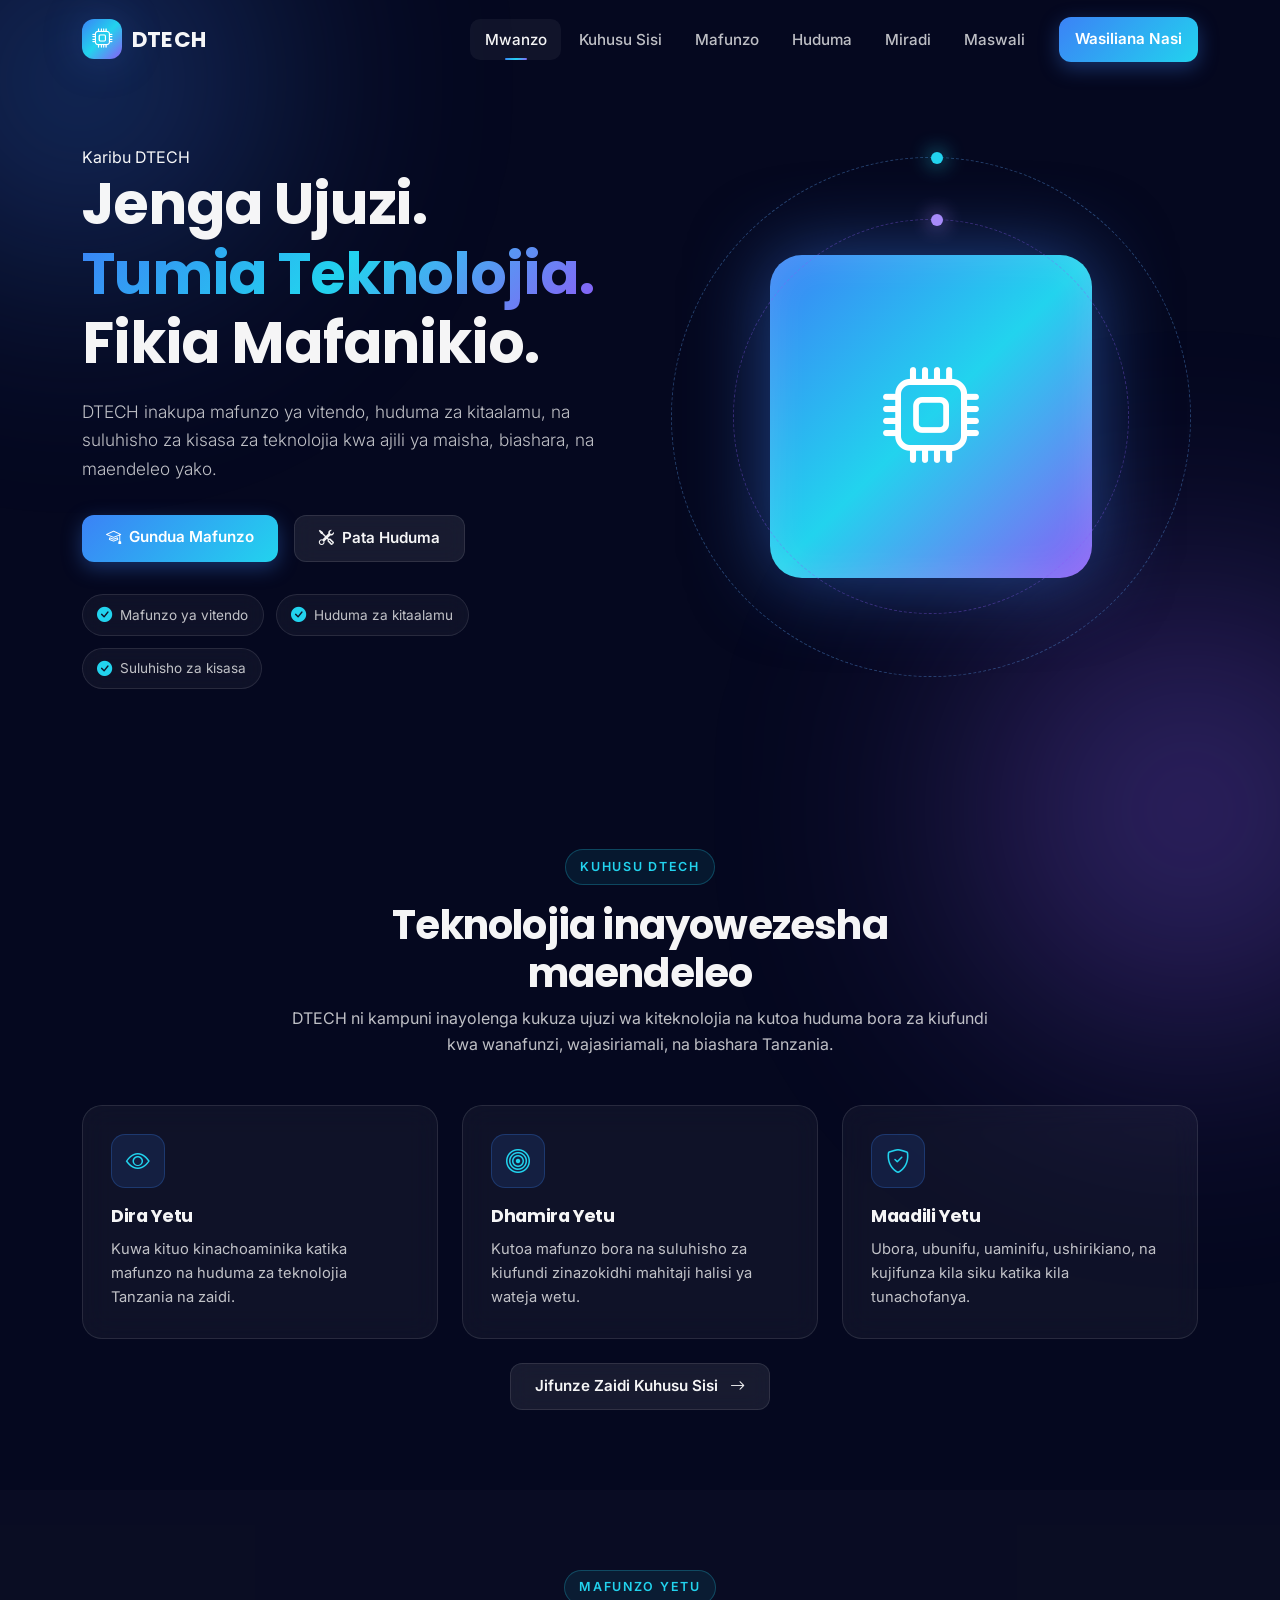
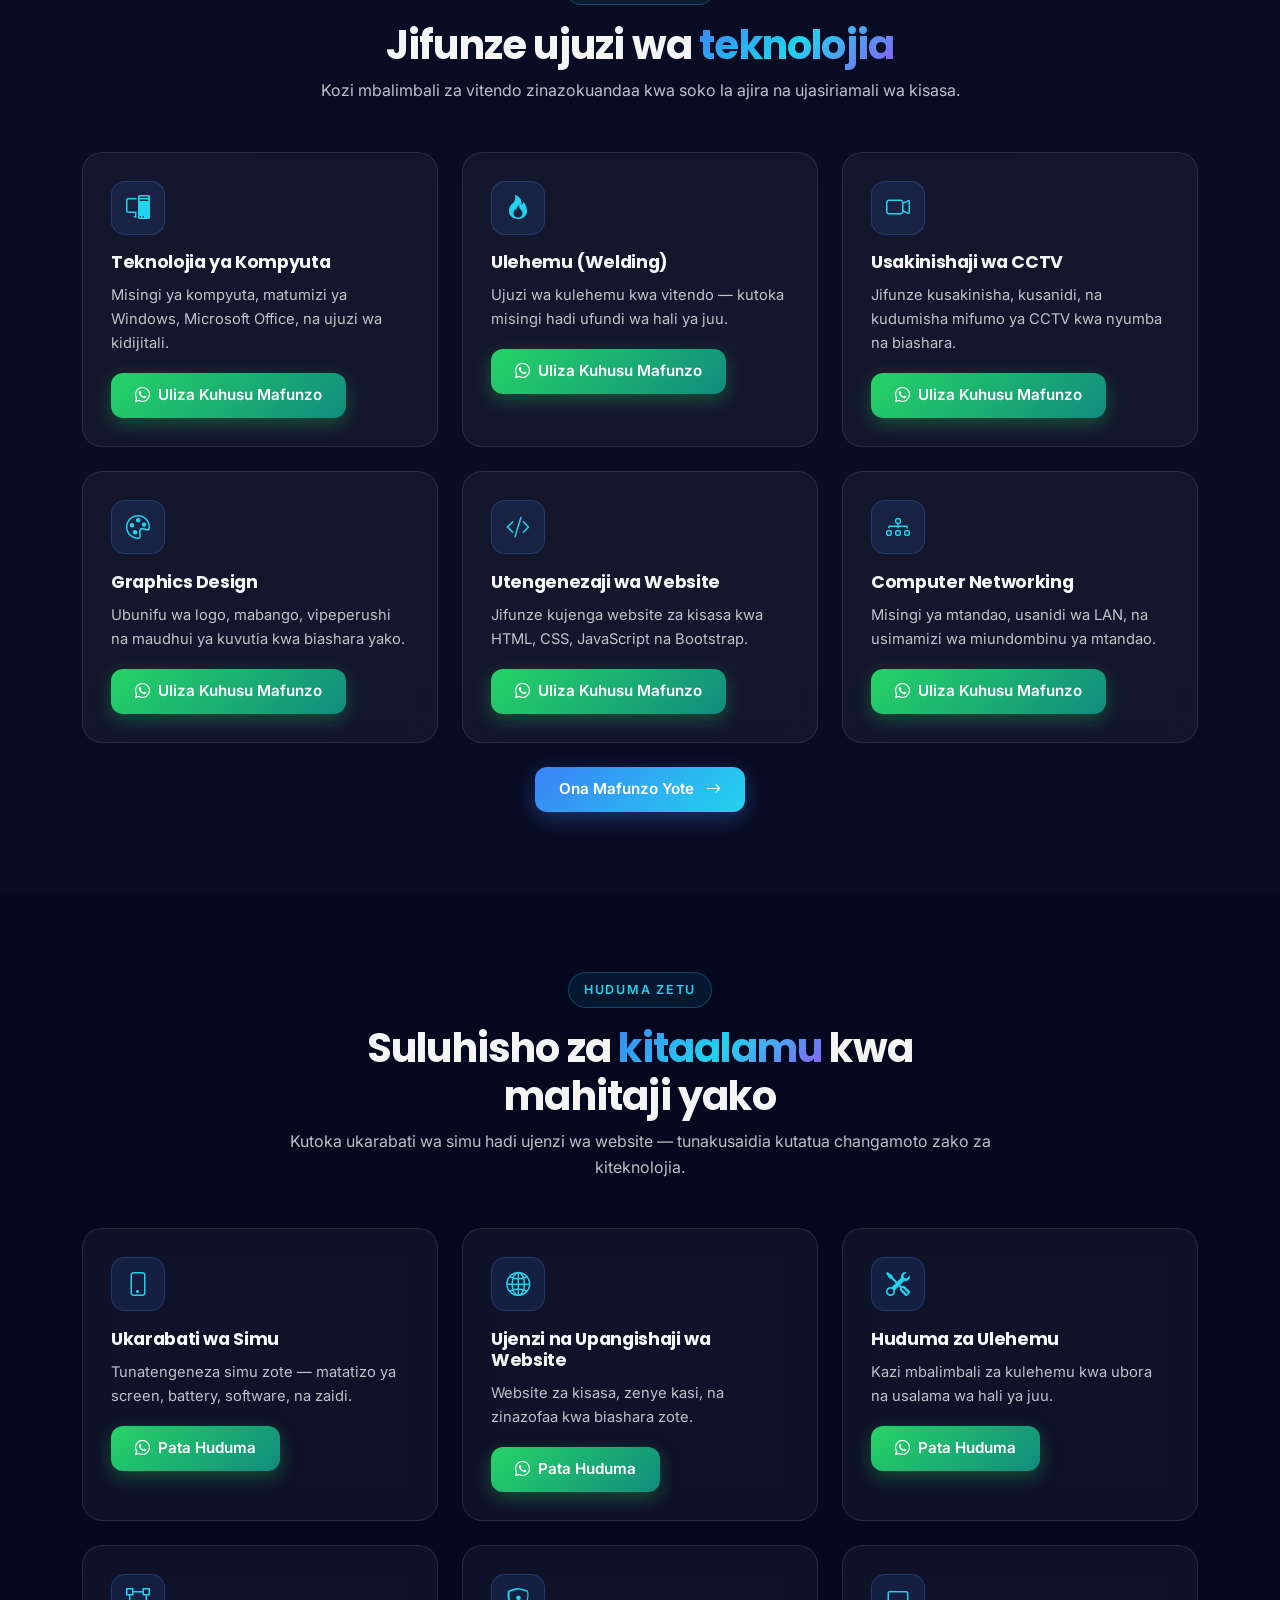
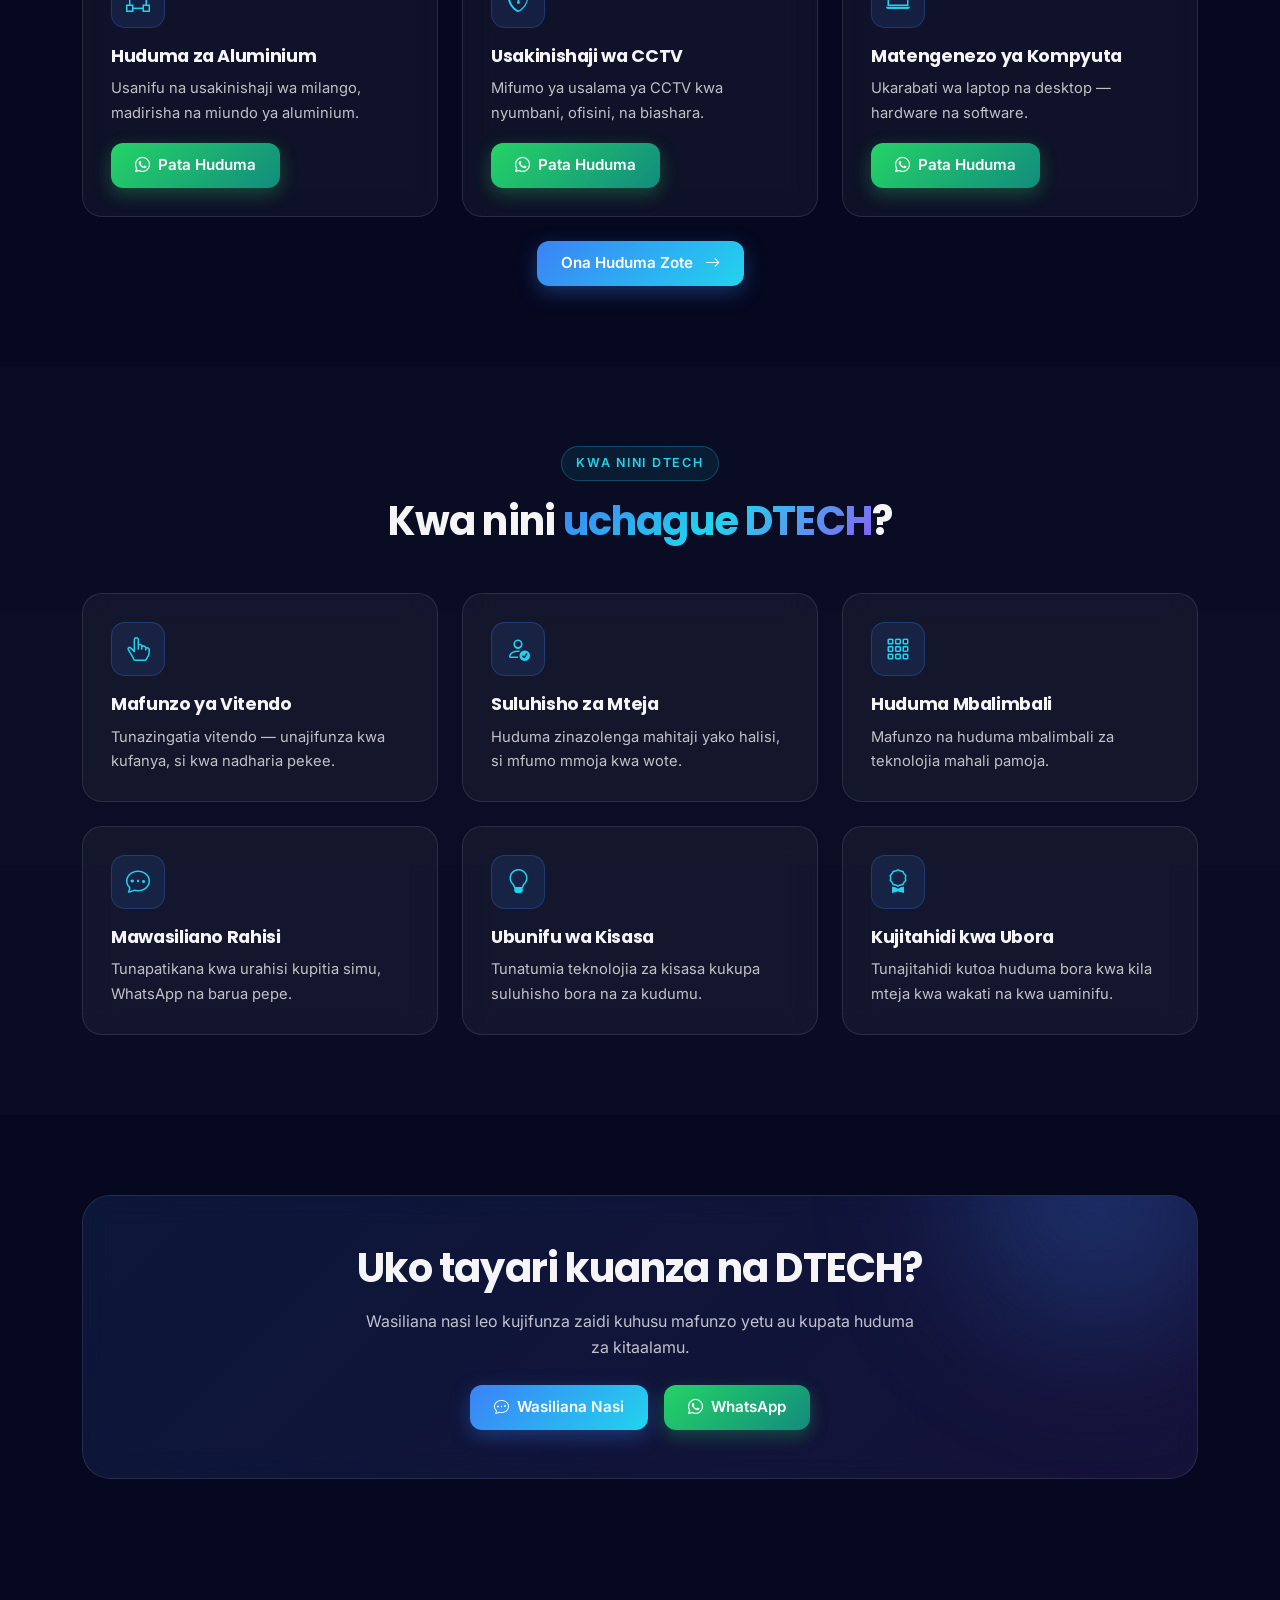
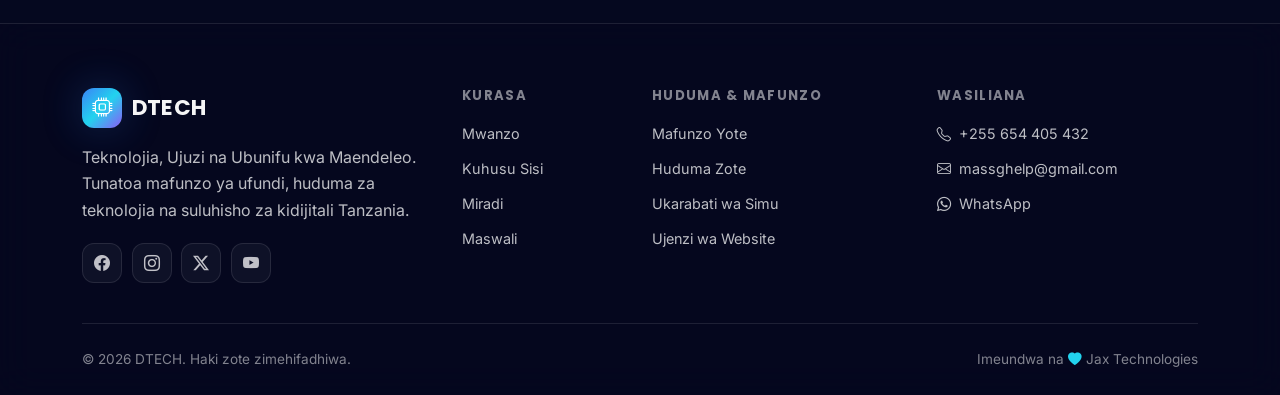
==== index.html @ c22b495e "Initial front-end page building" ====
<!DOCTYPE html>
<html lang="sw">
<head>
<meta charset="UTF-8">
<meta name="viewport" content="width=device-width, initial-scale=1">
<title>DTECH — Teknolojia, Ujuzi na Ubunifu kwa Maendeleo</title>
<meta name="description" content="DTECH inatoa mafunzo ya teknolojia, ulehemu, CCTV, graphics design, ukarabati wa simu, ujenzi wa website na huduma za aluminium Tanzania.">
<meta property="og:title" content="DTECH — Teknolojia, Ujuzi na Ubunifu">
<meta property="og:description" content="Mafunzo ya vitendo na huduma za kitaalamu za teknolojia Tanzania.">
<meta property="og:type" content="website">

<link rel="preconnect" href="https://fonts.googleapis.com">
<link rel="preconnect" href="https://fonts.gstatic.com" crossorigin>
<link href="https://fonts.googleapis.com/css2?family=Inter:wght@400;500;600;700&family=Poppins:wght@600;700;800&display=swap" rel="stylesheet">
<link href="https://cdn.jsdelivr.net/npm/bootstrap@5.3.3/dist/css/bootstrap.min.css" rel="stylesheet">
<link href="https://cdn.jsdelivr.net/npm/bootstrap-icons@1.11.3/font/bootstrap-icons.css" rel="stylesheet">
<link href="assets/css/style.css" rel="stylesheet">
</head>
<body>

<!-- ============ NAVBAR ============ -->
<nav class="navbar navbar-expand-lg fixed-top dtech-nav" id="mainNav">
  <div class="container">
    <a class="navbar-brand" href="index.html">
      <span class="brand-logo"><i class="bi bi-cpu"></i></span>
      <span class="brand-text">DTECH</span>
    </a>
    <button class="navbar-toggler" type="button" data-bs-toggle="collapse" data-bs-target="#navMenu" aria-controls="navMenu" aria-expanded="false" aria-label="Fungua menyu">
      <span class="navbar-toggler-icon"></span>
    </button>
    <div class="collapse navbar-collapse" id="navMenu">
      <ul class="navbar-nav ms-auto align-items-lg-center gap-lg-1">
        <li class="nav-item"><a class="nav-link" href="index.html">Mwanzo</a></li>
        <li class="nav-item"><a class="nav-link" href="kuhusu.html">Kuhusu Sisi</a></li>
        <li class="nav-item"><a class="nav-link" href="mafunzo.html">Mafunzo</a></li>
        <li class="nav-item"><a class="nav-link" href="huduma.html">Huduma</a></li>
        <li class="nav-item"><a class="nav-link" href="miradi.html">Miradi</a></li>
        <li class="nav-item"><a class="nav-link" href="maswali.html">Maswali</a></li>
        <li class="nav-item ms-lg-3 mt-2 mt-lg-0">
          <a class="btn btn-gradient btn-sm px-3" href="wasiliana.html">Wasiliana Nasi</a>
        </li>
      </ul>
    </div>
  </div>
</nav>

<!-- ============ HERO ============ -->
<header class="hero">
  <div class="container">
    <div class="row align-items-center g-5">
      <div class="col-lg-6 reveal">
        <span class="eyebrow">Karibu DTECH</span>
        <h1>Jenga Ujuzi. <span class="gradient-text">Tumia Teknolojia.</span> Fikia Mafanikio.</h1>
        <p class="lead">
          DTECH inakupa mafunzo ya vitendo, huduma za kitaalamu, na suluhisho za kisasa
          za teknolojia kwa ajili ya maisha, biashara, na maendeleo yako.
        </p>
        <div class="d-flex flex-wrap gap-3">
          <a href="mafunzo.html" class="btn btn-gradient">
            <i class="bi bi-mortarboard me-2"></i>Gundua Mafunzo
          </a>
          <a href="huduma.html" class="btn btn-glass">
            <i class="bi bi-tools me-2"></i>Pata Huduma
          </a>
        </div>
        <ul class="trust-list">
          <li><i class="bi bi-check-circle-fill"></i> Mafunzo ya vitendo</li>
          <li><i class="bi bi-check-circle-fill"></i> Huduma za kitaalamu</li>
          <li><i class="bi bi-check-circle-fill"></i> Suluhisho za kisasa</li>
        </ul>
      </div>
      <div class="col-lg-6 reveal">
        <div class="hero-visual">
          <div class="ring"></div>
          <div class="ring r2"></div>
          <div class="core"><i class="bi bi-cpu"></i></div>
        </div>
      </div>
    </div>
  </div>
</header>

<!-- ============ ABOUT PREVIEW ============ -->
<section class="section">
  <div class="container">
    <div class="section-head reveal">
      <span class="eyebrow">Kuhusu DTECH</span>
      <h2>Teknolojia inayowezesha maendeleo</h2>
      <p>DTECH ni kampuni inayolenga kukuza ujuzi wa kiteknolojia na kutoa huduma bora za kiufundi kwa wanafunzi, wajasiriamali, na biashara Tanzania.</p>
    </div>
    <div class="row g-4">
      <div class="col-md-4 reveal">
        <div class="glass-card">
          <div class="card-icon"><i class="bi bi-eye"></i></div>
          <h3 class="card-title">Dira Yetu</h3>
          <p class="card-text">Kuwa kituo kinachoaminika katika mafunzo na huduma za teknolojia Tanzania na zaidi.</p>
        </div>
      </div>
      <div class="col-md-4 reveal">
        <div class="glass-card">
          <div class="card-icon"><i class="bi bi-bullseye"></i></div>
          <h3 class="card-title">Dhamira Yetu</h3>
          <p class="card-text">Kutoa mafunzo bora na suluhisho za kiufundi zinazokidhi mahitaji halisi ya wateja wetu.</p>
        </div>
      </div>
      <div class="col-md-4 reveal">
        <div class="glass-card">
          <div class="card-icon"><i class="bi bi-shield-check"></i></div>
          <h3 class="card-title">Maadili Yetu</h3>
          <p class="card-text">Ubora, ubunifu, uaminifu, ushirikiano, na kujifunza kila siku katika kila tunachofanya.</p>
        </div>
      </div>
    </div>
    <div class="text-center mt-4 reveal">
      <a href="kuhusu.html" class="btn btn-glass">Jifunze Zaidi Kuhusu Sisi <i class="bi bi-arrow-right ms-2"></i></a>
    </div>
  </div>
</section>

<!-- ============ MAFUNZO PREVIEW ============ -->
<section class="section" style="background: rgba(255,255,255,0.02);">
  <div class="container">
    <div class="section-head reveal">
      <span class="eyebrow">Mafunzo Yetu</span>
      <h2>Jifunze ujuzi wa <span class="gradient-text">teknolojia</span></h2>
      <p>Kozi mbalimbali za vitendo zinazokuandaa kwa soko la ajira na ujasiriamali wa kisasa.</p>
    </div>
    <div class="row g-4">
      <!-- CARD 1 -->
      <div class="col-md-6 col-lg-4 reveal">
        <div class="glass-card">
          <div class="card-icon"><i class="bi bi-pc-display"></i></div>
          <h3 class="card-title">Teknolojia ya Kompyuta</h3>
          <p class="card-text">Misingi ya kompyuta, matumizi ya Windows, Microsoft Office, na ujuzi wa kidijitali.</p>
          <a href="https://wa.me/255654405432?text=Habari%20DTECH%2C%20nahitaji%20kujua%20zaidi%20kuhusu%20mafunzo%20ya%20Teknolojia%20ya%20Kompyuta." target="_blank" rel="noopener" class="btn btn-whatsapp btn-sm">
            <i class="bi bi-whatsapp me-1"></i> Uliza Kuhusu Mafunzo
          </a>
        </div>
      </div>
      <!-- CARD 2 -->
      <div class="col-md-6 col-lg-4 reveal">
        <div class="glass-card">
          <div class="card-icon"><i class="bi bi-fire"></i></div>
          <h3 class="card-title">Ulehemu (Welding)</h3>
          <p class="card-text">Ujuzi wa kulehemu kwa vitendo — kutoka misingi hadi ufundi wa hali ya juu.</p>
          <a href="https://wa.me/255654405432?text=Habari%20DTECH%2C%20nahitaji%20kujua%20zaidi%20kuhusu%20mafunzo%20ya%20Ulehemu%20(Welding)." target="_blank" rel="noopener" class="btn btn-whatsapp btn-sm">
            <i class="bi bi-whatsapp me-1"></i> Uliza Kuhusu Mafunzo
          </a>
        </div>
      </div>
      <!-- CARD 3 -->
      <div class="col-md-6 col-lg-4 reveal">
        <div class="glass-card">
          <div class="card-icon"><i class="bi bi-camera-video"></i></div>
          <h3 class="card-title">Usakinishaji wa CCTV</h3>
          <p class="card-text">Jifunze kusakinisha, kusanidi, na kudumisha mifumo ya CCTV kwa nyumba na biashara.</p>
          <a href="https://wa.me/255654405432?text=Habari%20DTECH%2C%20nahitaji%20kujua%20zaidi%20kuhusu%20mafunzo%20ya%20Usakinishaji%20wa%20CCTV." target="_blank" rel="noopener" class="btn btn-whatsapp btn-sm">
            <i class="bi bi-whatsapp me-1"></i> Uliza Kuhusu Mafunzo
          </a>
        </div>
      </div>
      <!-- CARD 4 -->
      <div class="col-md-6 col-lg-4 reveal">
        <div class="glass-card">
          <div class="card-icon"><i class="bi bi-palette"></i></div>
          <h3 class="card-title">Graphics Design</h3>
          <p class="card-text">Ubunifu wa logo, mabango, vipeperushi na maudhui ya kuvutia kwa biashara yako.</p>
          <a href="https://wa.me/255654405432?text=Habari%20DTECH%2C%20nahitaji%20kujua%20zaidi%20kuhusu%20mafunzo%20ya%20Graphics%20Design." target="_blank" rel="noopener" class="btn btn-whatsapp btn-sm">
            <i class="bi bi-whatsapp me-1"></i> Uliza Kuhusu Mafunzo
          </a>
        </div>
      </div>
      <!-- CARD 5 -->
      <div class="col-md-6 col-lg-4 reveal">
        <div class="glass-card">
          <div class="card-icon"><i class="bi bi-code-slash"></i></div>
          <h3 class="card-title">Utengenezaji wa Website</h3>
          <p class="card-text">Jifunze kujenga website za kisasa kwa HTML, CSS, JavaScript na Bootstrap.</p>
          <a href="https://wa.me/255654405432?text=Habari%20DTECH%2C%20nahitaji%20kujua%20zaidi%20kuhusu%20mafunzo%20ya%20Utengenezaji%20wa%20Website." target="_blank" rel="noopener" class="btn btn-whatsapp btn-sm">
            <i class="bi bi-whatsapp me-1"></i> Uliza Kuhusu Mafunzo
          </a>
        </div>
      </div>
      <!-- CARD 6 -->
      <div class="col-md-6 col-lg-4 reveal">
        <div class="glass-card">
          <div class="card-icon"><i class="bi bi-diagram-3"></i></div>
          <h3 class="card-title">Computer Networking</h3>
          <p class="card-text">Misingi ya mtandao, usanidi wa LAN, na usimamizi wa miundombinu ya mtandao.</p>
          <a href="https://wa.me/255654405432?text=Habari%20DTECH%2C%20nahitaji%20kujua%20zaidi%20kuhusu%20mafunzo%20ya%20Computer%20Networking." target="_blank" rel="noopener" class="btn btn-whatsapp btn-sm">
            <i class="bi bi-whatsapp me-1"></i> Uliza Kuhusu Mafunzo
          </a>
        </div>
      </div>
    </div>
    <div class="text-center mt-4 reveal">
      <a href="mafunzo.html" class="btn btn-gradient">Ona Mafunzo Yote <i class="bi bi-arrow-right ms-2"></i></a>
    </div>
  </div>
</section>

<!-- ============ HUDUMA PREVIEW ============ -->
<section class="section">
  <div class="container">
    <div class="section-head reveal">
      <span class="eyebrow">Huduma Zetu</span>
      <h2>Suluhisho za <span class="gradient-text">kitaalamu</span> kwa mahitaji yako</h2>
      <p>Kutoka ukarabati wa simu hadi ujenzi wa website — tunakusaidia kutatua changamoto zako za kiteknolojia.</p>
    </div>
    <div class="row g-4">
      <div class="col-md-6 col-lg-4 reveal">
        <div class="glass-card">
          <div class="card-icon"><i class="bi bi-phone"></i></div>
          <h3 class="card-title">Ukarabati wa Simu</h3>
          <p class="card-text">Tunatengeneza simu zote — matatizo ya screen, battery, software, na zaidi.</p>
          <a href="https://wa.me/255654405432?text=Habari%20DTECH%2C%20nahitaji%20huduma%20ya%20Ukarabati%20wa%20Simu." target="_blank" rel="noopener" class="btn btn-whatsapp btn-sm">
            <i class="bi bi-whatsapp me-1"></i> Pata Huduma
          </a>
        </div>
      </div>
      <div class="col-md-6 col-lg-4 reveal">
        <div class="glass-card">
          <div class="card-icon"><i class="bi bi-globe2"></i></div>
          <h3 class="card-title">Ujenzi na Upangishaji wa Website</h3>
          <p class="card-text">Website za kisasa, zenye kasi, na zinazofaa kwa biashara zote.</p>
          <a href="https://wa.me/255654405432?text=Habari%20DTECH%2C%20nahitaji%20huduma%20ya%20Ujenzi%20na%20Upangishaji%20wa%20Website." target="_blank" rel="noopener" class="btn btn-whatsapp btn-sm">
            <i class="bi bi-whatsapp me-1"></i> Pata Huduma
          </a>
        </div>
      </div>
      <div class="col-md-6 col-lg-4 reveal">
        <div class="glass-card">
          <div class="card-icon"><i class="bi bi-tools"></i></div>
          <h3 class="card-title">Huduma za Ulehemu</h3>
          <p class="card-text">Kazi mbalimbali za kulehemu kwa ubora na usalama wa hali ya juu.</p>
          <a href="https://wa.me/255654405432?text=Habari%20DTECH%2C%20nahitaji%20huduma%20za%20Ulehemu." target="_blank" rel="noopener" class="btn btn-whatsapp btn-sm">
            <i class="bi bi-whatsapp me-1"></i> Pata Huduma
          </a>
        </div>
      </div>
      <div class="col-md-6 col-lg-4 reveal">
        <div class="glass-card">
          <div class="card-icon"><i class="bi bi-bounding-box"></i></div>
          <h3 class="card-title">Huduma za Aluminium</h3>
          <p class="card-text">Usanifu na usakinishaji wa milango, madirisha na miundo ya aluminium.</p>
          <a href="https://wa.me/255654405432?text=Habari%20DTECH%2C%20nahitaji%20huduma%20za%20Aluminium." target="_blank" rel="noopener" class="btn btn-whatsapp btn-sm">
            <i class="bi bi-whatsapp me-1"></i> Pata Huduma
          </a>
        </div>
      </div>
      <div class="col-md-6 col-lg-4 reveal">
        <div class="glass-card">
          <div class="card-icon"><i class="bi bi-shield-lock"></i></div>
          <h3 class="card-title">Usakinishaji wa CCTV</h3>
          <p class="card-text">Mifumo ya usalama ya CCTV kwa nyumbani, ofisini, na biashara.</p>
          <a href="https://wa.me/255654405432?text=Habari%20DTECH%2C%20nahitaji%20huduma%20ya%20Usakinishaji%20wa%20CCTV." target="_blank" rel="noopener" class="btn btn-whatsapp btn-sm">
            <i class="bi bi-whatsapp me-1"></i> Pata Huduma
          </a>
        </div>
      </div>
      <div class="col-md-6 col-lg-4 reveal">
        <div class="glass-card">
          <div class="card-icon"><i class="bi bi-laptop"></i></div>
          <h3 class="card-title">Matengenezo ya Kompyuta</h3>
          <p class="card-text">Ukarabati wa laptop na desktop — hardware na software.</p>
          <a href="https://wa.me/255654405432?text=Habari%20DTECH%2C%20nahitaji%20huduma%20ya%20Matengenezo%20ya%20Kompyuta." target="_blank" rel="noopener" class="btn btn-whatsapp btn-sm">
            <i class="bi bi-whatsapp me-1"></i> Pata Huduma
          </a>
        </div>
      </div>
    </div>
    <div class="text-center mt-4 reveal">
      <a href="huduma.html" class="btn btn-gradient">Ona Huduma Zote <i class="bi bi-arrow-right ms-2"></i></a>
    </div>
  </div>
</section>

<!-- ============ KWA NINI UCHAGUE ============ -->
<section class="section" style="background: rgba(255,255,255,0.02);">
  <div class="container">
    <div class="section-head reveal">
      <span class="eyebrow">Kwa Nini DTECH</span>
      <h2>Kwa nini <span class="gradient-text">uchague DTECH</span>?</h2>
    </div>
    <div class="row g-4">
      <div class="col-md-6 col-lg-4 reveal">
        <div class="glass-card">
          <div class="card-icon"><i class="bi bi-hand-index-thumb"></i></div>
          <h3 class="card-title">Mafunzo ya Vitendo</h3>
          <p class="card-text">Tunazingatia vitendo — unajifunza kwa kufanya, si kwa nadharia pekee.</p>
        </div>
      </div>
      <div class="col-md-6 col-lg-4 reveal">
        <div class="glass-card">
          <div class="card-icon"><i class="bi bi-person-check"></i></div>
          <h3 class="card-title">Suluhisho za Mteja</h3>
          <p class="card-text">Huduma zinazolenga mahitaji yako halisi, si mfumo mmoja kwa wote.</p>
        </div>
      </div>
      <div class="col-md-6 col-lg-4 reveal">
        <div class="glass-card">
          <div class="card-icon"><i class="bi bi-grid-3x3-gap"></i></div>
          <h3 class="card-title">Huduma Mbalimbali</h3>
          <p class="card-text">Mafunzo na huduma mbalimbali za teknolojia mahali pamoja.</p>
        </div>
      </div>
      <div class="col-md-6 col-lg-4 reveal">
        <div class="glass-card">
          <div class="card-icon"><i class="bi bi-chat-dots"></i></div>
          <h3 class="card-title">Mawasiliano Rahisi</h3>
          <p class="card-text">Tunapatikana kwa urahisi kupitia simu, WhatsApp na barua pepe.</p>
        </div>
      </div>
      <div class="col-md-6 col-lg-4 reveal">
        <div class="glass-card">
          <div class="card-icon"><i class="bi bi-lightbulb"></i></div>
          <h3 class="card-title">Ubunifu wa Kisasa</h3>
          <p class="card-text">Tunatumia teknolojia za kisasa kukupa suluhisho bora na za kudumu.</p>
        </div>
      </div>
      <div class="col-md-6 col-lg-4 reveal">
        <div class="glass-card">
          <div class="card-icon"><i class="bi bi-award"></i></div>
          <h3 class="card-title">Kujitahidi kwa Ubora</h3>
          <p class="card-text">Tunajitahidi kutoa huduma bora kwa kila mteja kwa wakati na kwa uaminifu.</p>
        </div>
      </div>
    </div>
  </div>
</section>

<!-- ============ CTA ============ -->
<section class="section">
  <div class="container">
    <div class="cta-banner reveal">
      <h2 class="mb-3">Uko tayari kuanza na DTECH?</h2>
      <p class="mb-4" style="max-width: 560px; margin-inline: auto;">
        Wasiliana nasi leo kujifunza zaidi kuhusu mafunzo yetu au kupata huduma za kitaalamu.
      </p>
      <div class="d-flex flex-wrap justify-content-center gap-3">
        <a href="wasiliana.html" class="btn btn-gradient"><i class="bi bi-chat-dots me-2"></i>Wasiliana Nasi</a>
        <a href="https://wa.me/255654405432?text=Habari%20DTECH%2C%20ningependa%20kujua%20zaidi%20kuhusu%20huduma%20zenu." target="_blank" rel="noopener" class="btn btn-whatsapp"><i class="bi bi-whatsapp me-2"></i>WhatsApp</a>
      </div>
    </div>
  </div>
</section>

<!-- ============ FOOTER ============ -->
<footer class="dtech-footer">
  <div class="container">
    <div class="row g-4">
      <div class="col-lg-4">
        <a class="navbar-brand" href="index.html">
          <span class="brand-logo"><i class="bi bi-cpu"></i></span>
          <span class="brand-text">DTECH</span>
        </a>
        <p class="mt-3" style="max-width: 340px;">
          Teknolojia, Ujuzi na Ubunifu kwa Maendeleo. Tunatoa mafunzo ya ufundi,
          huduma za teknolojia na suluhisho za kidijitali Tanzania.
        </p>
        <div class="social-links">
          <a href="#" aria-label="Facebook"><i class="bi bi-facebook"></i></a>
          <a href="#" aria-label="Instagram"><i class="bi bi-instagram"></i></a>
          <a href="#" aria-label="Twitter / X"><i class="bi bi-twitter-x"></i></a>
          <a href="#" aria-label="YouTube"><i class="bi bi-youtube"></i></a>
        </div>
      </div>
      <div class="col-6 col-lg-2">
        <h6>Kurasa</h6>
        <ul>
          <li><a href="index.html">Mwanzo</a></li>
          <li><a href="kuhusu.html">Kuhusu Sisi</a></li>
          <li><a href="miradi.html">Miradi</a></li>
          <li><a href="maswali.html">Maswali</a></li>
        </ul>
      </div>
      <div class="col-6 col-lg-3">
        <h6>Huduma & Mafunzo</h6>
        <ul>
          <li><a href="mafunzo.html">Mafunzo Yote</a></li>
          <li><a href="huduma.html">Huduma Zote</a></li>
          <li><a href="huduma.html">Ukarabati wa Simu</a></li>
          <li><a href="huduma.html">Ujenzi wa Website</a></li>
        </ul>
      </div>
      <div class="col-lg-3">
        <h6>Wasiliana</h6>
        <ul>
          <li><a href="tel:+255654405432"><i class="bi bi-telephone me-2"></i>+255 654 405 432</a></li>
          <li><a href="mailto:massghelp@gmail.com"><i class="bi bi-envelope me-2"></i>massghelp@gmail.com</a></li>
          <li><a href="https://wa.me/255654405432" target="_blank" rel="noopener"><i class="bi bi-whatsapp me-2"></i>WhatsApp</a></li>
        </ul>
      </div>
    </div>
    <div class="footer-bottom d-flex flex-wrap justify-content-between gap-2">
      <span>© 2026 DTECH. Haki zote zimehifadhiwa.</span>
      <span>Imeundwa na <i class="bi bi-heart-fill" style="color:#22d3ee;"></i> Jax Technologies</span>
    </div>
  </div>
</footer>

<button class="back-to-top" id="backToTop" aria-label="Rudi juu"><i class="bi bi-arrow-up"></i></button>

<script src="https://cdn.jsdelivr.net/npm/bootstrap@5.3.3/dist/js/bootstrap.bundle.min.js"></script>
<script src="assets/js/main.js"></script>
</body>
</html>
---- assets/css/style.css ----
/* ============================================================
   DTECH — Global Stylesheet
   Glassmorphism • Deep Navy • Electric Blue • Cyan • Purple
   ============================================================ */

:root {
  --navy-900: #05081f;
  --navy-800: #0a1038;
  --navy-700: #111a4f;

  --blue-500: #3b82f6;
  --blue-400: #60a5fa;
  --cyan-400: #22d3ee;
  --purple-500: #8b5cf6;
  --purple-400: #a78bfa;

  --text-primary: rgba(255, 255, 255, 0.96);
  --text-secondary: rgba(255, 255, 255, 0.74);
  --text-muted: rgba(255, 255, 255, 0.5);

  --glass-bg: rgba(255, 255, 255, 0.045);
  --glass-bg-strong: rgba(255, 255, 255, 0.08);
  --glass-border: rgba(255, 255, 255, 0.1);
  --glass-border-hover: rgba(96, 165, 250, 0.45);

  --gradient-primary: linear-gradient(135deg, #3b82f6 0%, #22d3ee 50%, #8b5cf6 100%);
  --gradient-soft: linear-gradient(135deg, rgba(59, 130, 246, 0.12), rgba(139, 92, 246, 0.12));

  --radius: 20px;
  --radius-sm: 14px;
  --radius-lg: 28px;

  --shadow-card: 0 8px 32px rgba(0, 0, 0, 0.3);
  --shadow-glow: 0 0 40px rgba(59, 130, 246, 0.25);

  --transition: all 0.3s cubic-bezier(0.4, 0, 0.2, 1);
}

/* ---------- Base ---------- */
* { box-sizing: border-box; }

html { scroll-behavior: smooth; scroll-padding-top: 90px; }

body {
  font-family: 'Inter', -apple-system, BlinkMacSystemFont, 'Segoe UI', sans-serif;
  background: var(--navy-900);
  color: var(--text-primary);
  overflow-x: hidden;
  min-height: 100vh;
  line-height: 1.65;
  -webkit-font-smoothing: antialiased;
}

/* Animated background orbs */
body::before,
body::after {
  content: '';
  position: fixed;
  border-radius: 50%;
  filter: blur(120px);
  z-index: -1;
  pointer-events: none;
  opacity: 0.5;
}
body::before {
  width: 520px; height: 520px;
  background: radial-gradient(circle, #3b82f6 0%, transparent 70%);
  top: -180px; left: -180px;
  animation: floatOrb1 18s ease-in-out infinite;
}
body::after {
  width: 620px; height: 620px;
  background: radial-gradient(circle, #8b5cf6 0%, transparent 70%);
  bottom: -220px; right: -220px;
  animation: floatOrb2 22s ease-in-out infinite;
}

@keyframes floatOrb1 {
  0%, 100% { transform: translate(0, 0) scale(1); }
  50% { transform: translate(80px, 60px) scale(1.1); }
}
@keyframes floatOrb2 {
  0%, 100% { transform: translate(0, 0) scale(1); }
  50% { transform: translate(-100px, -70px) scale(1.08); }
}

/* ---------- Typography ---------- */
h1, h2, h3, h4, h5, h6 {
  font-family: 'Poppins', 'Inter', sans-serif;
  font-weight: 700;
  letter-spacing: -0.02em;
  line-height: 1.2;
  color: var(--text-primary);
}
h1 { font-size: clamp(2rem, 5vw, 3.6rem); }
h2 { font-size: clamp(1.6rem, 3.5vw, 2.5rem); }
h3 { font-size: clamp(1.15rem, 2vw, 1.45rem); }

p { color: var(--text-secondary); }

a { color: var(--blue-400); text-decoration: none; transition: var(--transition); }
a:hover { color: var(--cyan-400); }

.gradient-text {
  background: var(--gradient-primary);
  -webkit-background-clip: text;
  background-clip: text;
  -webkit-text-fill-color: transparent;
  color: transparent;
}

/* ---------- Layout helpers ---------- */
.section { padding: 5rem 0; position: relative; }
.section-sm { padding: 3.5rem 0; }

.section-head { max-width: 720px; margin: 0 auto 3rem; text-align: center; }
.section-head .eyebrow {
  display: inline-block;
  font-size: 0.78rem;
  font-weight: 600;
  letter-spacing: 0.14em;
  text-transform: uppercase;
  color: var(--cyan-400);
  padding: 0.4rem 0.9rem;
  border-radius: 999px;
  background: rgba(34, 211, 238, 0.08);
  border: 1px solid rgba(34, 211, 238, 0.25);
  margin-bottom: 1rem;
}

/* ---------- Navbar ---------- */
.dtech-nav {
  padding: 0.9rem 0;
  transition: var(--transition);
  background: transparent;
  border-bottom: 1px solid transparent;
}
.dtech-nav.scrolled {
  background: rgba(5, 8, 31, 0.72);
  backdrop-filter: blur(18px);
  -webkit-backdrop-filter: blur(18px);
  border-bottom: 1px solid var(--glass-border);
  padding: 0.6rem 0;
}

.navbar-brand {
  display: flex !important;
  align-items: center;
  gap: 0.6rem;
  font-family: 'Poppins', sans-serif;
  font-weight: 700;
  font-size: 1.35rem;
  color: var(--text-primary) !important;
}
.brand-logo {
  width: 40px; height: 40px;
  display: grid; place-items: center;
  border-radius: 12px;
  background: var(--gradient-primary);
  color: #fff;
  font-size: 1.25rem;
  box-shadow: var(--shadow-glow);
}
.brand-text { letter-spacing: 0.02em; }

.dtech-nav .nav-link {
  color: var(--text-secondary) !important;
  font-weight: 500;
  font-size: 0.95rem;
  padding: 0.5rem 0.9rem !important;
  border-radius: 10px;
  transition: var(--transition);
  position: relative;
}
.dtech-nav .nav-link:hover,
.dtech-nav .nav-link.active {
  color: var(--text-primary) !important;
  background: rgba(255, 255, 255, 0.05);
}
.dtech-nav .nav-link.active::after {
  content: '';
  position: absolute;
  bottom: 0px;
  left: 50%; transform: translateX(-50%);
  width: 22px; height: 2px;
  background: var(--gradient-primary);
  border-radius: 2px;
}

.navbar-toggler {
  border: 1px solid var(--glass-border);
  padding: 0.4rem 0.6rem;
  border-radius: 10px;
}
.navbar-toggler:focus { box-shadow: 0 0 0 3px rgba(59,130,246,0.35); }
.navbar-toggler-icon {
  background-image: url("data:image/svg+xml,%3Csvg xmlns='http://www.w3.org/2000/svg' viewBox='0 0 30 30'%3E%3Cpath stroke='rgba(255,255,255,0.85)' stroke-width='2' stroke-linecap='round' d='M4 7h22M4 15h22M4 23h22'/%3E%3C/svg%3E");
}

/* ---------- Buttons ---------- */
.btn {
  border-radius: 12px;
  font-weight: 600;
  padding: 0.7rem 1.5rem;
  transition: var(--transition);
  border: none;
  font-size: 0.95rem;
}

.btn-gradient {
  background: var(--gradient-primary);
  color: #fff !important;
  background-size: 200% 200%;
  box-shadow: 0 6px 20px rgba(59, 130, 246, 0.35);
  position: relative;
  overflow: hidden;
}
.btn-gradient:hover {
  transform: translateY(-2px);
  box-shadow: 0 10px 30px rgba(59, 130, 246, 0.5);
  background-position: 100% 50%;
  color: #fff !important;
}

.btn-glass {
  background: var(--glass-bg-strong);
  color: var(--text-primary) !important;
  border: 1px solid var(--glass-border);
  backdrop-filter: blur(10px);
}
.btn-glass:hover {
  background: rgba(255, 255, 255, 0.12);
  border-color: var(--glass-border-hover);
  color: #fff !important;
  transform: translateY(-2px);
}

.btn-whatsapp {
  background: linear-gradient(135deg, #25d366, #128c7e);
  color: #fff !important;
  box-shadow: 0 6px 18px rgba(37, 211, 102, 0.3);
}
.btn-whatsapp:hover {
  transform: translateY(-2px);
  box-shadow: 0 10px 26px rgba(37, 211, 102, 0.45);
  color: #fff !important;
}

/* ---------- Glass Card ---------- */
.glass-card {
  background: var(--glass-bg);
  border: 1px solid var(--glass-border);
  backdrop-filter: blur(14px);
  -webkit-backdrop-filter: blur(14px);
  border-radius: var(--radius);
  padding: 1.75rem;
  transition: var(--transition);
  height: 100%;
  position: relative;
  overflow: hidden;
}
.glass-card::before {
  content: '';
  position: absolute;
  inset: 0;
  background: var(--gradient-soft);
  opacity: 0;
  transition: var(--transition);
  pointer-events: none;
}
.glass-card:hover {
  transform: translateY(-6px);
  border-color: var(--glass-border-hover);
  box-shadow: var(--shadow-card), 0 0 30px rgba(59, 130, 246, 0.15);
}
.glass-card:hover::before { opacity: 1; }
.glass-card > * { position: relative; z-index: 1; }

/* Card icon badge */
.card-icon {
  width: 54px; height: 54px;
  display: grid; place-items: center;
  border-radius: 14px;
  background: rgba(59, 130, 246, 0.12);
  border: 1px solid rgba(59, 130, 246, 0.25);
  color: var(--cyan-400);
  font-size: 1.5rem;
  margin-bottom: 1.1rem;
  transition: var(--transition);
}
.glass-card:hover .card-icon {
  background: var(--gradient-primary);
  color: #fff;
  border-color: transparent;
  transform: scale(1.08);
}

.card-title { font-size: 1.1rem; margin-bottom: 0.6rem; }
.card-text { font-size: 0.92rem; color: var(--text-secondary); margin-bottom: 1.1rem; }

/* ---------- Hero ---------- */
.hero {
  padding: 9rem 0 5rem;
  position: relative;
}
.hero h1 { margin-bottom: 1.25rem; }
.hero .lead {
  font-size: 1.08rem;
  color: var(--text-secondary);
  max-width: 560px;
  margin-bottom: 2rem;
}

.trust-list {
  display: flex; flex-wrap: wrap; gap: 0.75rem;
  list-style: none; padding: 0; margin: 2rem 0 0;
}
.trust-list li {
  display: inline-flex; align-items: center; gap: 0.5rem;
  font-size: 0.85rem;
  color: var(--text-secondary);
  padding: 0.45rem 0.9rem;
  border-radius: 999px;
  background: var(--glass-bg);
  border: 1px solid var(--glass-border);
  backdrop-filter: blur(10px);
}
.trust-list li i { color: var(--cyan-400); font-size: 0.95rem; }

/* Hero visual */
.hero-visual {
  position: relative;
  display: grid;
  place-items: center;
  aspect-ratio: 1 / 1;
  max-width: 520px;
  margin: 0 auto;
}
.hero-visual .core {
  width: 62%; height: 62%;
  border-radius: 32px;
  background: var(--gradient-primary);
  display: grid; place-items: center;
  font-size: 6rem;
  color: #fff;
  box-shadow: 0 0 80px rgba(59, 130, 246, 0.5), inset 0 0 40px rgba(255,255,255,0.15);
  animation: floatCore 6s ease-in-out infinite;
}
.hero-visual .ring {
  position: absolute;
  inset: 0;
  border-radius: 50%;
  border: 1px dashed rgba(96, 165, 250, 0.35);
  animation: spin 30s linear infinite;
}
.hero-visual .ring::after {
  content: '';
  position: absolute;
  top: -6px; left: 50%;
  width: 12px; height: 12px;
  border-radius: 50%;
  background: var(--cyan-400);
  box-shadow: 0 0 20px var(--cyan-400);
}
.hero-visual .ring.r2 {
  inset: 12%;
  animation: spin 22s linear infinite reverse;
  border-color: rgba(139, 92, 246, 0.35);
}
.hero-visual .ring.r2::after { background: var(--purple-400); box-shadow: 0 0 20px var(--purple-400); }

@keyframes floatCore {
  0%, 100% { transform: translateY(0); }
  50% { transform: translateY(-14px); }
}
@keyframes spin { to { transform: rotate(360deg); } }

/* ---------- Page header (inner pages) ---------- */
.page-header {
  padding: 8rem 0 3rem;
  text-align: center;
  position: relative;
}
.page-header .eyebrow { margin-bottom: 1rem; }
.page-header p { max-width: 640px; margin: 1rem auto 0; }

/* ---------- Filter buttons ---------- */
.filter-bar {
  display: flex; flex-wrap: wrap; gap: 0.5rem;
  justify-content: center;
  margin-bottom: 2.5rem;
}
.filter-btn {
  padding: 0.5rem 1.1rem;
  border-radius: 999px;
  background: var(--glass-bg);
  border: 1px solid var(--glass-border);
  color: var(--text-secondary);
  font-size: 0.88rem;
  font-weight: 500;
  transition: var(--transition);
  cursor: pointer;
}
.filter-btn:hover { color: var(--text-primary); border-color: var(--glass-border-hover); }
.filter-btn.active {
  background: var(--gradient-primary);
  border-color: transparent;
  color: #fff;
  box-shadow: 0 6px 18px rgba(59, 130, 246, 0.35);
}

/* ---------- Accordion (FAQ) ---------- */
.accordion-item {
  background: var(--glass-bg);
  border: 1px solid var(--glass-border);
  border-radius: var(--radius-sm) !important;
  margin-bottom: 0.75rem;
  overflow: hidden;
  backdrop-filter: blur(12px);
}
.accordion-button {
  background: transparent !important;
  color: var(--text-primary) !important;
  font-weight: 600;
  padding: 1.1rem 1.4rem;
  box-shadow: none !important;
  font-size: 1rem;
}
.accordion-button:not(.collapsed) { color: var(--cyan-400) !important; }
.accordion-button::after {
  filter: invert(1) brightness(2);
  opacity: 0.7;
}
.accordion-body {
  color: var(--text-secondary);
  padding: 0 1.4rem 1.3rem;
  font-size: 0.95rem;
}

/* ---------- Contact form ---------- */
.form-control, .form-select {
  background: rgba(255, 255, 255, 0.04);
  border: 1px solid var(--glass-border);
  color: var(--text-primary);
  border-radius: 12px;
  padding: 0.75rem 1rem;
  transition: var(--transition);
}
.form-control:focus, .form-select:focus {
  background: rgba(255, 255, 255, 0.06);
  border-color: var(--blue-500);
  color: var(--text-primary);
  box-shadow: 0 0 0 4px rgba(59, 130, 246, 0.15);
}
.form-control::placeholder { color: var(--text-muted); }
.form-select option { background: var(--navy-800); color: var(--text-primary); }
.form-label { color: var(--text-secondary); font-size: 0.88rem; font-weight: 500; margin-bottom: 0.4rem; }

/* ---------- Contact info cards ---------- */
.contact-info {
  display: flex; align-items: flex-start; gap: 1rem;
  padding: 1.25rem;
  border-radius: var(--radius-sm);
  background: var(--glass-bg);
  border: 1px solid var(--glass-border);
  transition: var(--transition);
  color: var(--text-primary);
}
.contact-info:hover {
  border-color: var(--glass-border-hover);
  transform: translateX(4px);
}
.contact-info .ci-icon {
  flex-shrink: 0;
  width: 46px; height: 46px;
  border-radius: 12px;
  display: grid; place-items: center;
  background: rgba(59, 130, 246, 0.12);
  color: var(--cyan-400);
  font-size: 1.2rem;
}
.contact-info h6 { margin: 0 0 0.2rem; font-size: 0.82rem; color: var(--text-muted); text-transform: uppercase; letter-spacing: 0.08em; font-weight: 600; }
.contact-info p { margin: 0; color: var(--text-primary); font-weight: 500; }

/* ---------- Portfolio ---------- */
.portfolio-card {
  overflow: hidden;
  padding: 0;
}
.portfolio-thumb {
  height: 190px;
  display: grid; place-items: center;
  background: var(--gradient-soft);
  border-bottom: 1px solid var(--glass-border);
  position: relative;
  overflow: hidden;
  font-size: 3.5rem;
  color: var(--blue-400);
}
.portfolio-thumb::after {
  content: '';
  position: absolute; inset: 0;
  background: linear-gradient(135deg, rgba(59,130,246,0.15), rgba(139,92,246,0.15));
}
.portfolio-thumb i { position: relative; z-index: 1; }
.portfolio-body { padding: 1.5rem; }
.sample-tag {
  display: inline-block;
  font-size: 0.7rem;
  font-weight: 700;
  letter-spacing: 0.1em;
  text-transform: uppercase;
  color: var(--cyan-400);
  background: rgba(34,211,238,0.1);
  border: 1px solid rgba(34,211,238,0.3);
  padding: 0.25rem 0.65rem;
  border-radius: 999px;
  margin-bottom: 0.75rem;
}

/* ---------- CTA banner ---------- */
.cta-banner {
  padding: 3rem 2rem;
  border-radius: var(--radius-lg);
  background: var(--gradient-soft);
  border: 1px solid var(--glass-border);
  backdrop-filter: blur(14px);
  text-align: center;
  position: relative;
  overflow: hidden;
}
.cta-banner::before {
  content: '';
  position: absolute;
  width: 400px; height: 400px;
  border-radius: 50%;
  background: radial-gradient(circle, rgba(59,130,246,0.35), transparent 70%);
  top: -200px; right: -100px;
  filter: blur(60px);
  pointer-events: none;
}
.cta-banner > * { position: relative; z-index: 1; }

/* ---------- Footer ---------- */
.dtech-footer {
  margin-top: 4rem;
  padding: 4rem 0 1.5rem;
  background: rgba(5, 8, 31, 0.6);
  backdrop-filter: blur(18px);
  border-top: 1px solid var(--glass-border);
}
.dtech-footer h6 {
  font-size: 0.82rem;
  text-transform: uppercase;
  letter-spacing: 0.1em;
  color: var(--text-muted);
  margin-bottom: 1rem;
  font-weight: 700;
}
.dtech-footer ul { list-style: none; padding: 0; margin: 0; }
.dtech-footer ul li { margin-bottom: 0.55rem; }
.dtech-footer ul a {
  color: var(--text-secondary);
  font-size: 0.9rem;
  transition: var(--transition);
}
.dtech-footer ul a:hover { color: var(--cyan-400); padding-left: 4px; }

.social-links { display: flex; gap: 0.6rem; margin-top: 1.25rem; }
.social-links a {
  width: 40px; height: 40px;
  display: grid; place-items: center;
  border-radius: 12px;
  background: var(--glass-bg);
  border: 1px solid var(--glass-border);
  color: var(--text-secondary);
  transition: var(--transition);
}
.social-links a:hover {
  background: var(--gradient-primary);
  color: #fff;
  border-color: transparent;
  transform: translateY(-3px);
}
.footer-bottom {
  margin-top: 2.5rem;
  padding-top: 1.5rem;
  border-top: 1px solid var(--glass-border);
  font-size: 0.85rem;
  color: var(--text-muted);
}

/* ---------- Back to top ---------- */
.back-to-top {
  position: fixed;
  bottom: 1.5rem; right: 1.5rem;
  width: 46px; height: 46px;
  border-radius: 14px;
  background: var(--gradient-primary);
  color: #fff;
  border: none;
  display: grid; place-items: center;
  font-size: 1.15rem;
  box-shadow: 0 8px 24px rgba(59, 130, 246, 0.4);
  cursor: pointer;
  opacity: 0;
  visibility: hidden;
  transform: translateY(10px);
  transition: var(--transition);
  z-index: 999;
}
.back-to-top.show { opacity: 1; visibility: visible; transform: translateY(0); }
.back-to-top:hover { transform: translateY(-4px); }

/* ---------- Reveal animations ---------- */
.reveal {
  opacity: 0;
  transform: translateY(24px);
  transition: opacity 0.7s ease, transform 0.7s cubic-bezier(0.22, 1, 0.36, 1);
}
.reveal.revealed { opacity: 1; transform: translateY(0); }

/* ---------- Accessibility ---------- */
*:focus-visible {
  outline: 2px solid var(--cyan-400);
  outline-offset: 3px;
  border-radius: 6px;
}

@media (prefers-reduced-motion: reduce) {
  *, *::before, *::after {
    animation-duration: 0.01ms !important;
    animation-iteration-count: 1 !important;
    transition-duration: 0.01ms !important;
  }
  html { scroll-behavior: auto; }
  .reveal { opacity: 1; transform: none; }
}

/* ---------- Responsive tweaks ---------- */
@media (max-width: 991.98px) {
  .dtech-nav .nav-link { padding: 0.7rem 1rem !important; }
  .dtech-nav .navbar-collapse {
    background: rgba(5, 8, 31, 0.92);
    border: 1px solid var(--glass-border);
    backdrop-filter: blur(18px);
    border-radius: var(--radius);
    padding: 1rem;
    margin-top: 0.75rem;
  }
  .hero { padding: 7rem 0 4rem; }
  .hero-visual { max-width: 380px; margin-top: 2rem; }
  .hero-visual .core { font-size: 4rem; }
}

@media (max-width: 575.98px) {
  .section { padding: 3.5rem 0; }
  .page-header { padding: 6.5rem 0 2rem; }
  .glass-card { padding: 1.4rem; }
  .cta-banner { padding: 2.2rem 1.25rem; }
}
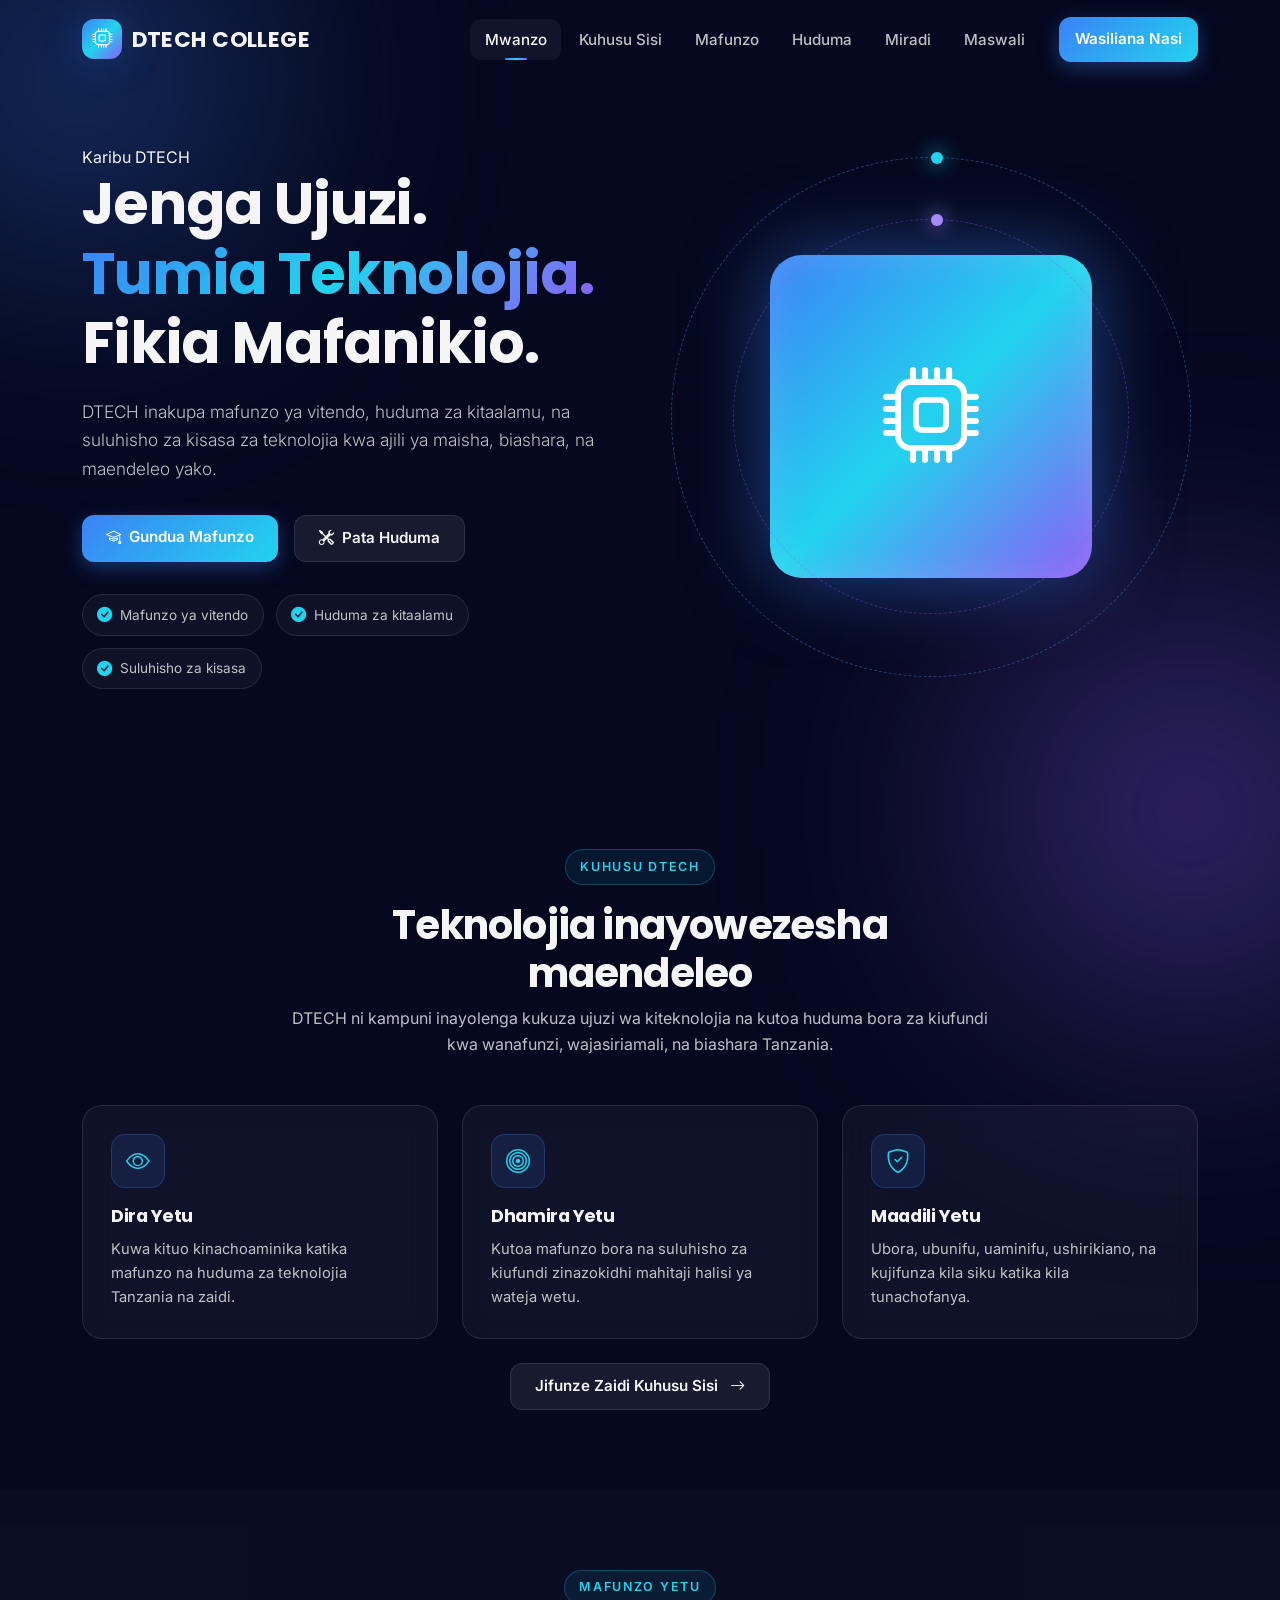
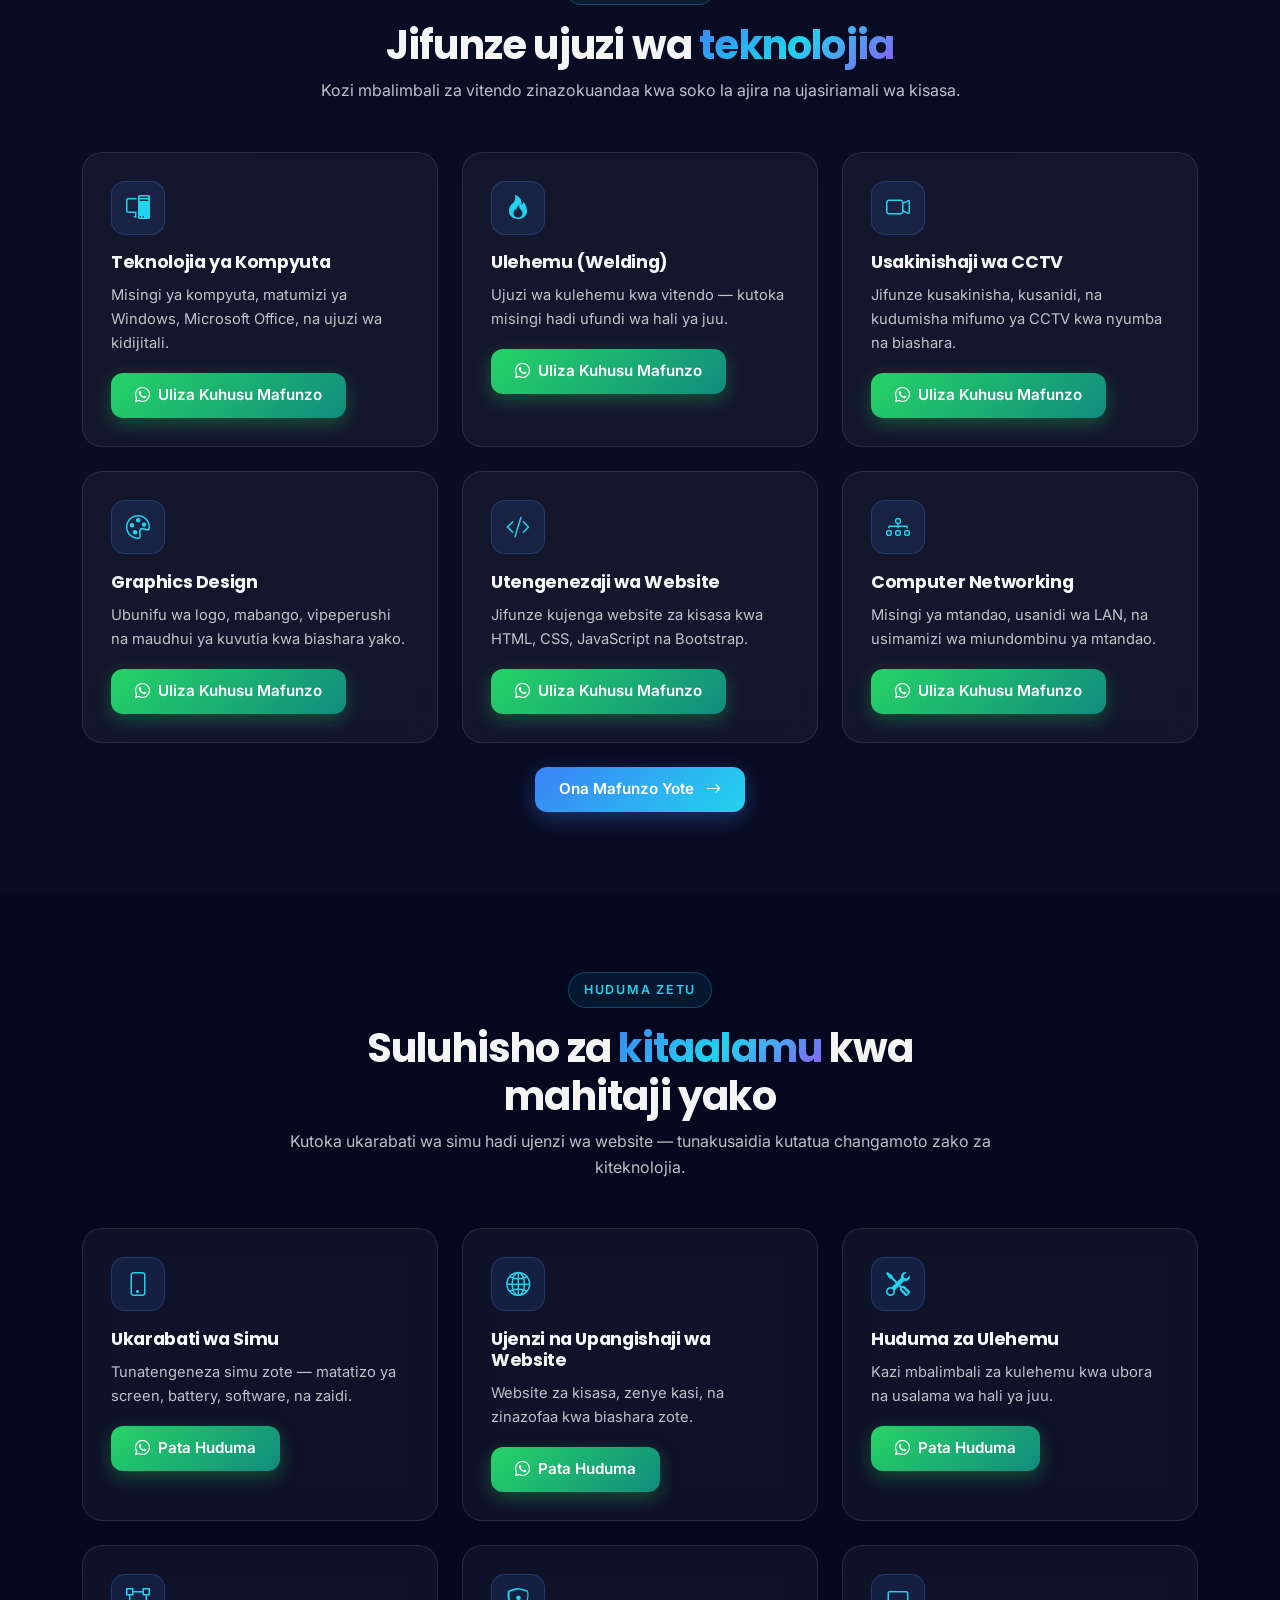
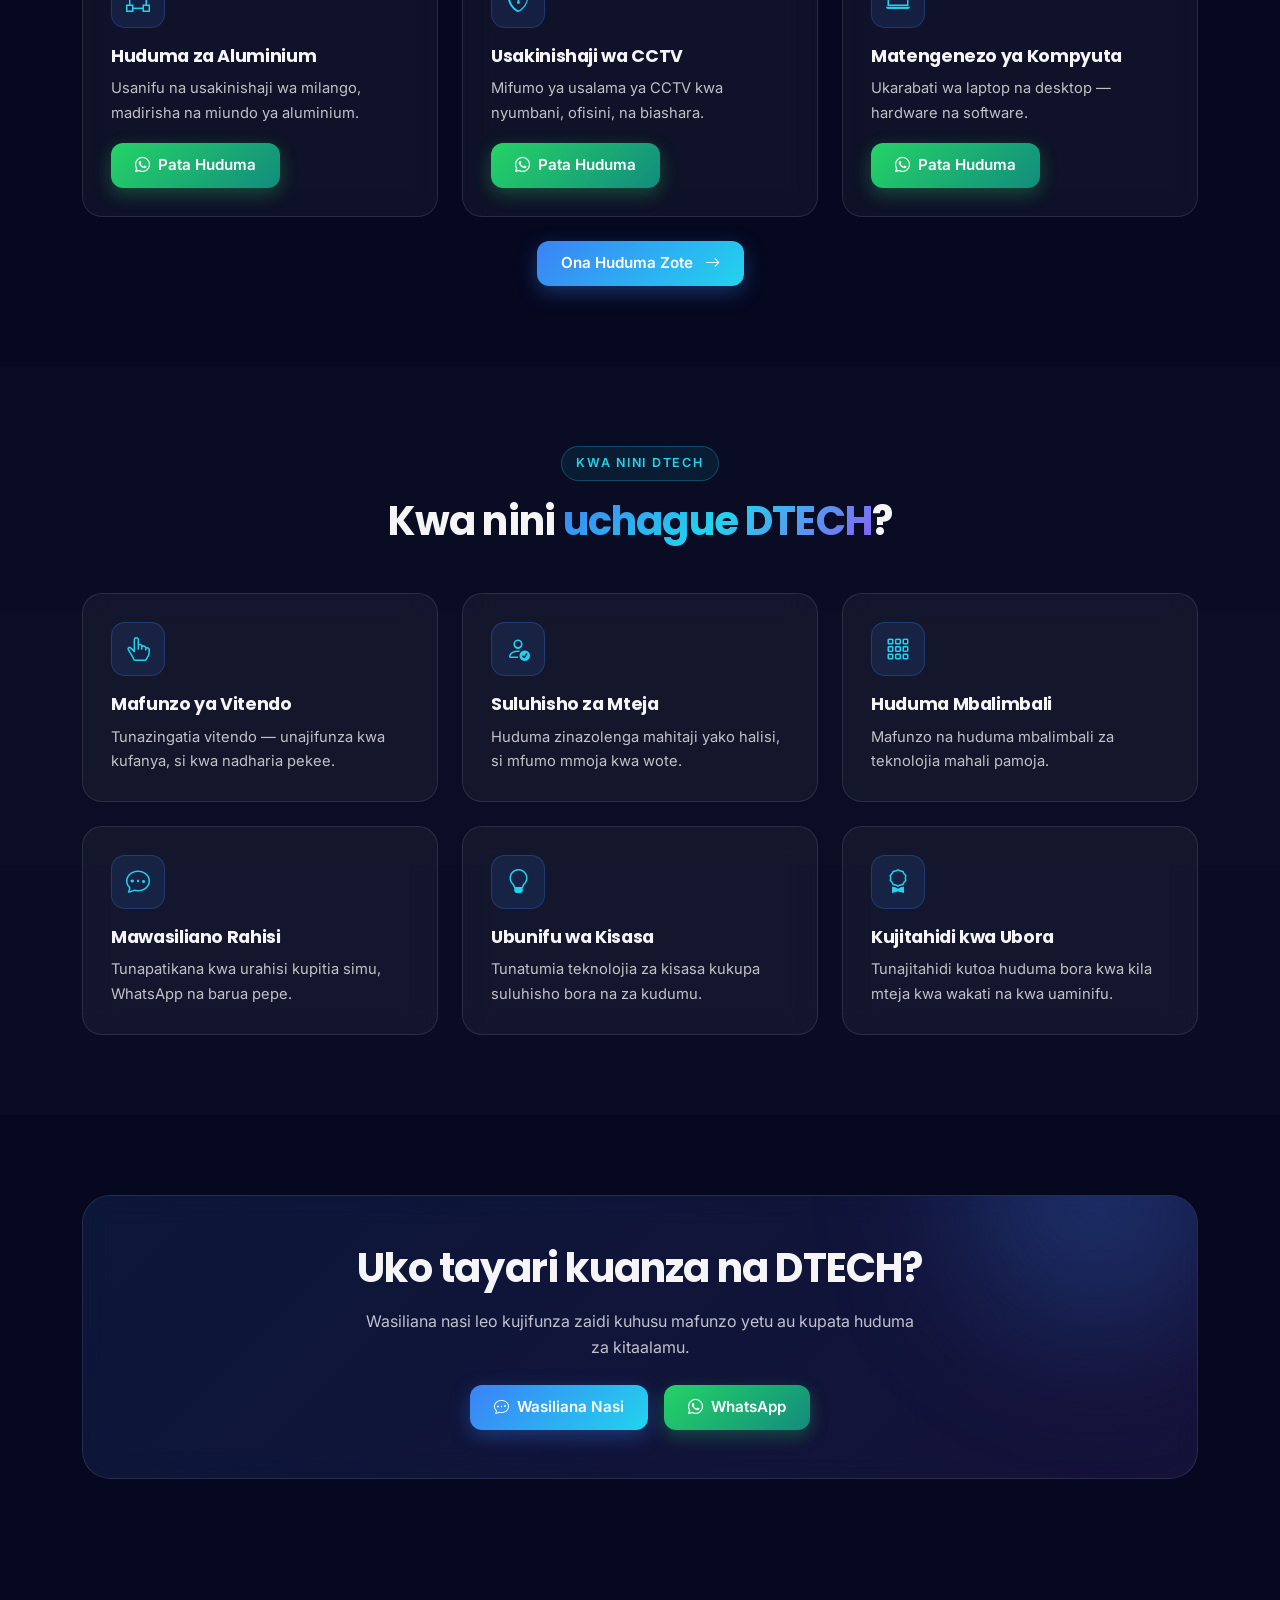
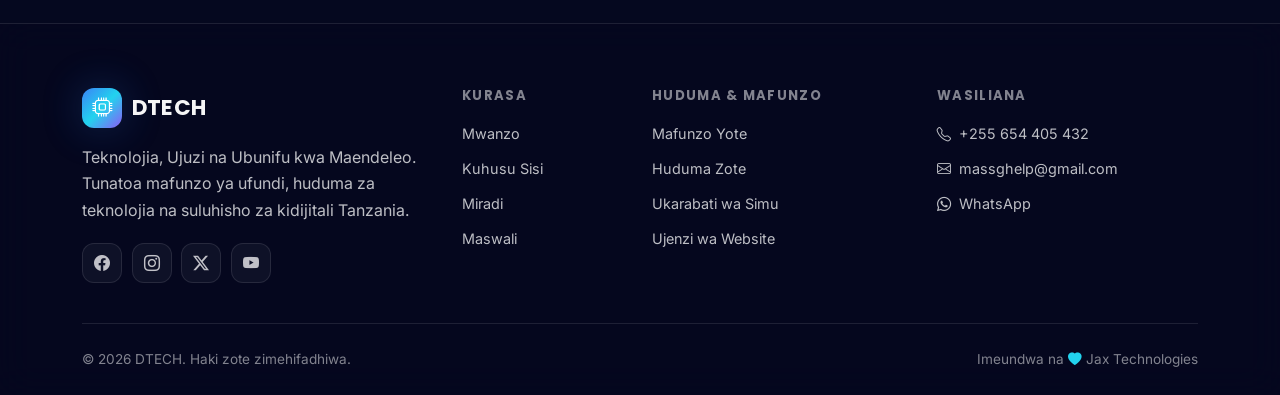
==== commit 47b9964e: "Changing website name" ====
--- a/index.html
+++ b/index.html
@@ -23,7 +23,7 @@
   <div class="container">
     <a class="navbar-brand" href="index.html">
       <span class="brand-logo"><i class="bi bi-cpu"></i></span>
-      <span class="brand-text">DTECH</span>
+      <span class="brand-text">DTECH COLLEGE</span>
     </a>
     <button class="navbar-toggler" type="button" data-bs-toggle="collapse" data-bs-target="#navMenu" aria-controls="navMenu" aria-expanded="false" aria-label="Fungua menyu">
       <span class="navbar-toggler-icon"></span>
